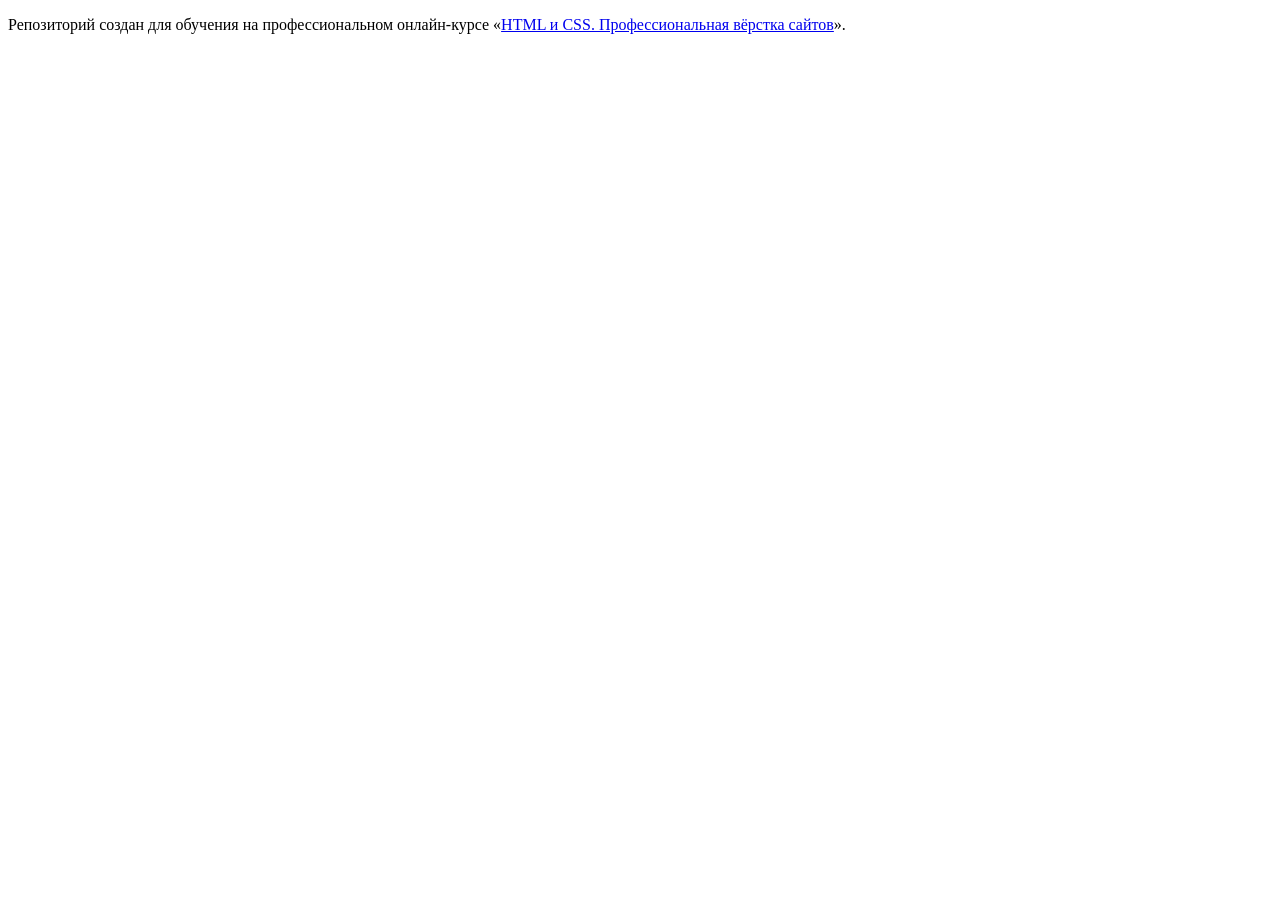
==== index.html @ bdb88110 ":hatching_chick:" ====
<!DOCTYPE html>
<html lang="ru">
  <head>
    <meta charset="utf-8">
    <title>HTML Academy: Седона</title>
  </head>
  <body>

    <p>Репозиторий создан для обучения на профессиональном онлайн‑курсе «<a href="https://htmlacademy.ru/intensive/htmlcss">HTML и CSS. Профессиональная вёрстка сайтов</a>».</p>

  </body>
</html>
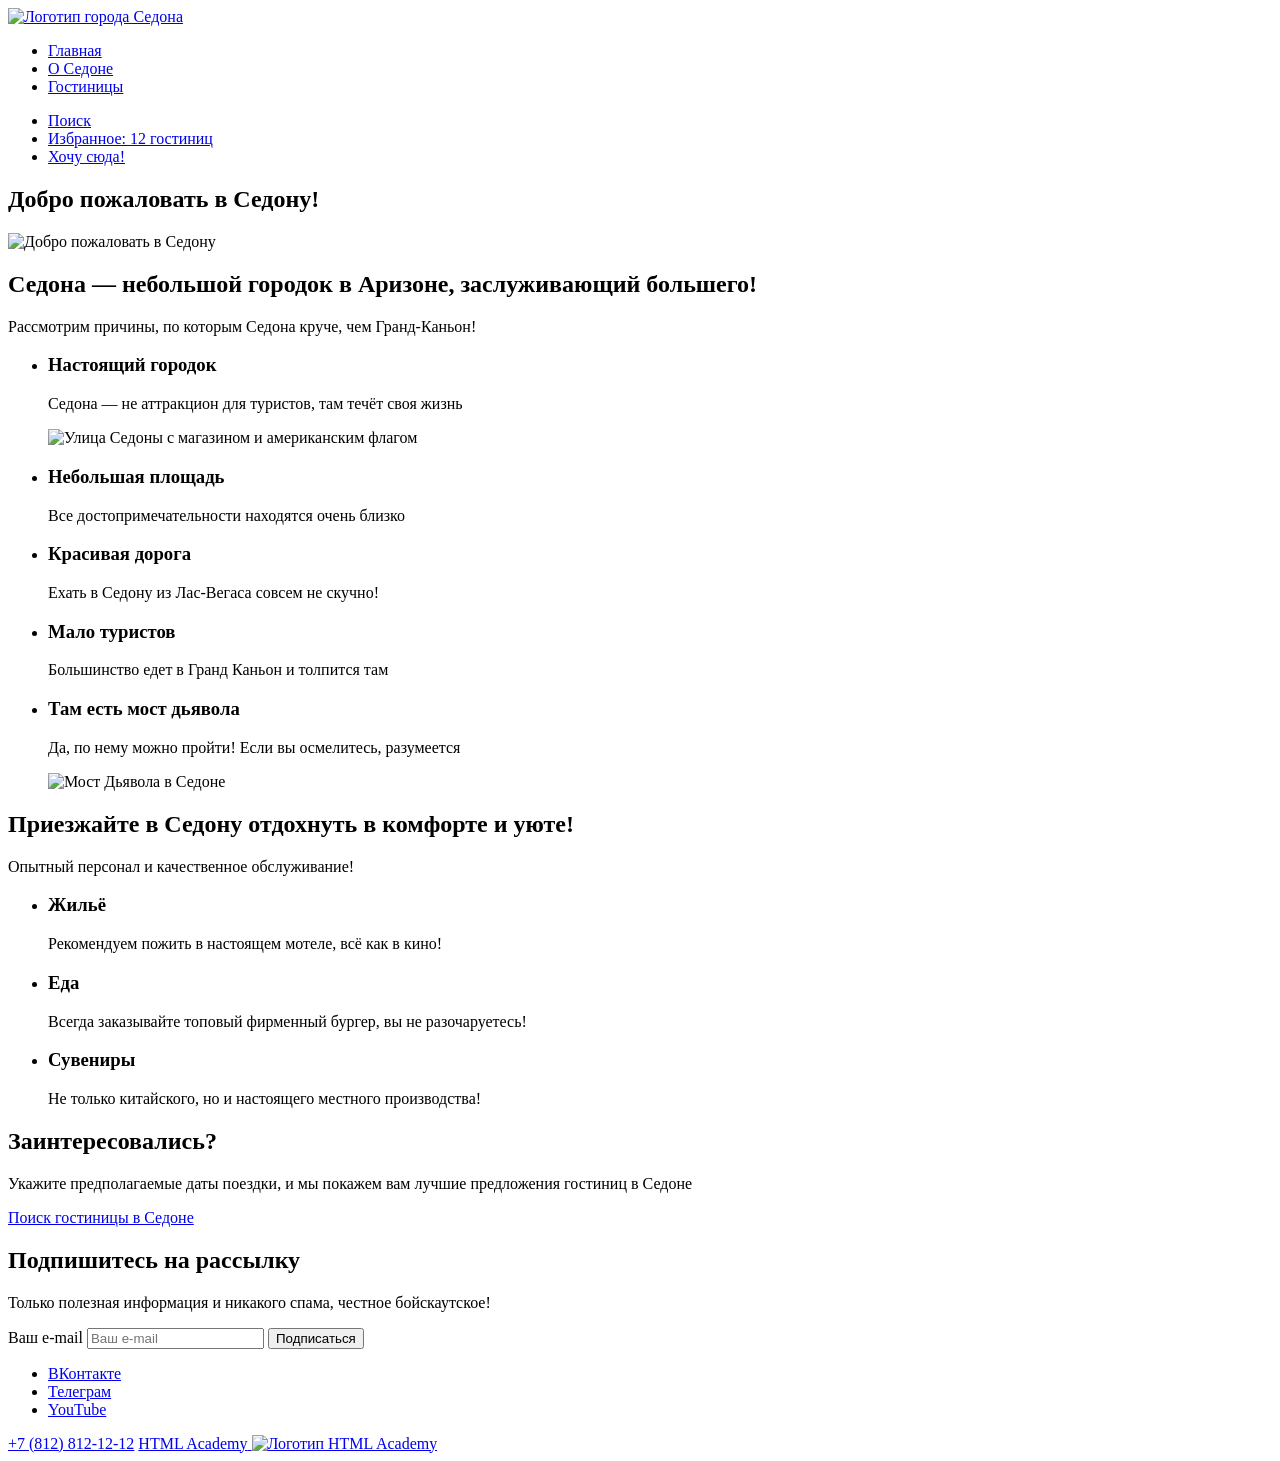
==== commit 9714f51b: "Выполняет разметку всех страниц" ====
--- a/index.html
+++ b/index.html
@@ -2,11 +2,140 @@
 <html lang="ru">
   <head>
     <meta charset="utf-8">
-    <title>HTML Academy: Седона</title>
+    <meta name="viewport" content="width=device-width, initial-scale=1">
+    <title>Седона — небольшой городок в Аризоне</title>
   </head>
   <body>
+    <div class="page-wrapper">
+      <header class="page-header">
+        <a class="page-header__logo" href="index.html">
+          <img src="#" alt="Логотип города Седона">
+        </a>
+        <nav class="navigation" aria-label="Главная навигация">
+          <ul class="navigation__list">
+            <li class="navigation__item">
+              <a class="navigation__link navigation__link--current" href="index.html" aria-current="page">Главная</a>
+            </li>
+            <li class="navigation__item">
+              <a class="navigation__link" href="#">О Седоне</a>
+            </li>
+            <li class="navigation__item">
+              <a class="navigation__link" href="catalog.html">Гостиницы</a>
+            </li>
+          </ul>
+          <ul class="navigation__user-list">
+            <li class="navigation__user-item">
+              <a class="navigation__user-link" href="#"><span class="visually-hidden">Поиск</span></a>
+            </li>
+            <li class="navigation__user-item">
+              <a class="navigation__user-link" href="#"><span class="visually-hidden">Избранное: 12 гостиниц</span></a>
+            </li>
+            <li class="navigation__user-item">
+              <a class="navigation__user-link button" href="catalog.html">Хочу сюда!</a>
+            </li>
+          </ul>
+        </nav>
+      </header>
 
-    <p>Репозиторий создан для обучения на профессиональном онлайн‑курсе «<a href="https://htmlacademy.ru/intensive/htmlcss">HTML и CSS. Профессиональная вёрстка сайтов</a>».</p>
+      <main class="main-container">
+        <section class="hero">
+          <h1 class="visually-hidden">Добро пожаловать в Седону!</h1>
+          <img class="hero__image" src="#" width="458" height="352" alt="Добро пожаловать в Седону">
+        </section>
 
+        <section class="advantages">
+          <div class="advantages__intro">
+            <h2 class="advantages__title">Седона — небольшой городок в Аризоне, заслуживающий большего!</h2>
+            <p class="advantages__description">Рассмотрим причины, по которым Седона круче, чем Гранд-Каньон!</p>
+          </div>
+
+          <ul class="advantages__list">
+            <li class="advantages__item advantages__item--accent">
+              <div class="advantages__item-content">
+                <h3 class="advantages__subtitle">Настоящий городок</h3>
+                <p class="advantages__description">Седона&nbsp;&mdash; не&nbsp;аттракцион для туристов, там течёт своя жизнь</p>
+              </div>
+              <img class="advantages__image" src="#" width="800" height="385" alt="Улица Седоны с магазином и американским флагом">
+            </li>
+            <li class="advantages__item">
+              <h3 class="advantages__subtitle">Небольшая площадь</h3>
+              <p class="advantages__description">Все достопримечательности находятся очень близко</p>
+            </li>
+            <li class="advantages__item">
+              <h3 class="advantages__subtitle">Красивая дорога</h3>
+              <p class="advantages__description">Ехать в&nbsp;Седону из&nbsp;Лас-Вегаса совсем не&nbsp;скучно!</p>
+            </li>
+            <li class="advantages__item">
+              <h3 class="advantages__subtitle">Мало туристов</h3>
+              <p class="advantages__description">Большинство едет в&nbsp;Гранд Каньон и&nbsp;толпится там</p>
+            </li>
+            <li class="advantages__item advantages__item--accent">
+              <div class="advantages__item-content">
+                <h3 class="advantages__subtitle">Там есть мост дьявола</h3>
+                <p class="advantages__description">Да, по&nbsp;нему можно пройти! Если вы&nbsp;осмелитесь, разумеется</p>
+              </div>
+              <img class="advantages__image" src="#" width="800" height="385" alt="Мост Дьявола в Седоне">
+            </li>
+          </ul>
+        </section>
+
+        <section class="services">
+          <div class="services__intro">
+            <h2 class="services__title">Приезжайте в Седону отдохнуть в комфорте и уюте!</h2>
+            <p class="services__description">Опытный персонал и качественное обслуживание!</p>
+          </div>
+
+          <ul class="services__list">
+            <li class="services__item">
+              <h3 class="services__subtitle services__subtitle--housing">Жильё</h3>
+              <p class="services__description">Рекомендуем пожить в&nbsp;настоящем мотеле, всё как в&nbsp;кино!</p>
+            </li>
+            <li class="services__item">
+              <h3 class="services__subtitle services__subtitle--food">Еда</h3>
+              <p class="services__description">Всегда заказывайте топовый фирменный бургер, вы&nbsp;не&nbsp;разочаруетесь!</p>
+            </li>
+            <li class="services__item">
+              <h3 class="services__subtitle services__subtitle--gift">Сувениры</h3>
+              <p class="services__description">Не&nbsp;только китайского, но&nbsp;и&nbsp;настоящего местного производства!</p>
+            </li>
+          </ul>
+        </section>
+
+        <section class="hotel-search">
+          <h2 class="hotel-search__title">Заинтересовались?</h2>
+          <p class="hotel-search__description">Укажите предполагаемые даты поездки, и мы покажем вам лучшие предложения гостиниц в Седоне</p>
+          <a class="hotel-search__button button" href="catalog.html">Поиск гостиницы в Седоне</a>
+        </section>
+
+        <section class="newsletter newsletter--accent">
+          <h2 class="newsletter__title">Подпишитесь на рассылку</h2>
+          <p class="newsletter__description">Только полезная информация и никакого спама, честное бойскаутское!</p>
+          <form class="newsletter__form" action="https://echo.htmlacademy.ru/" method="post">
+            <label class="visually-hidden" for="newsletter-email">Ваш e-mail</label>
+            <input class="newsletter__email-input" id="newsletter-email" type="email" name="email" placeholder="Ваш e-mail" required>
+            <button class="newsletter__button button" type="submit">Подписаться</button>
+          </form>
+        </section>
+      </main>
+
+      <footer class="page-footer">
+        <ul class="page-footer__social social">
+          <li class="social__item">
+            <a class="social__link" href="https://vk.com/htmlacademy"><span class="visually-hidden">ВКонтакте</span></a>
+          </li>
+          <li class="social__item">
+            <a class="social__link" href="https://t.me/htmlacademy"><span class="visually-hidden">Телеграм</span></a>
+          </li>
+          <li class="social__item">
+            <a class="social__link" href="https://www.youtube.com/user/htmlacademyru"><span class="visually-hidden">YouTube</span></a>
+          </li>
+        </ul>
+        <a class="page-footer__phone" href="tel:+78128121212">+7 (812) 812-12-12</a>
+        <a class="page-footer__academy" href="https://htmlacademy.ru/intensive/htmlcss">
+          <span class="visually-hidden">HTML Academy</span>
+          <img src="#" alt="Логотип HTML Academy">
+        </a>
+      </footer>
+    </div>
   </body>
 </html>
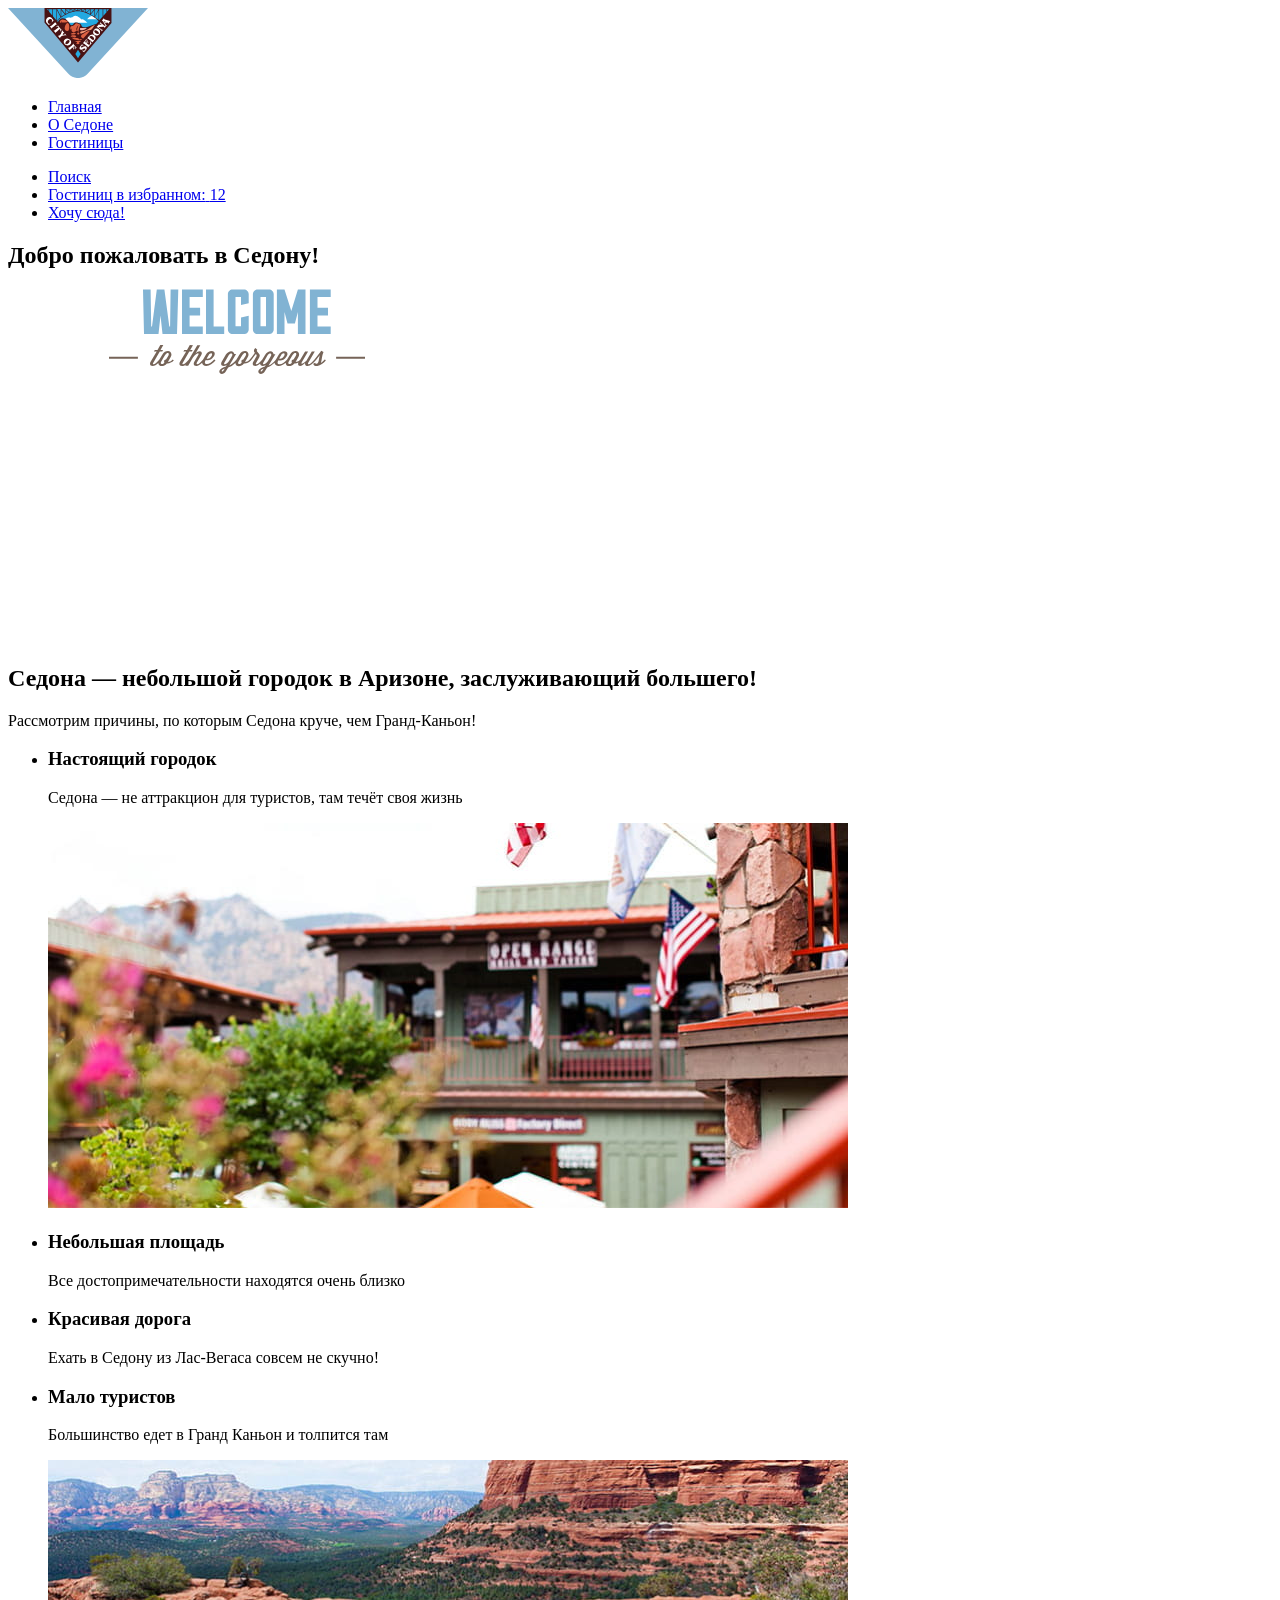
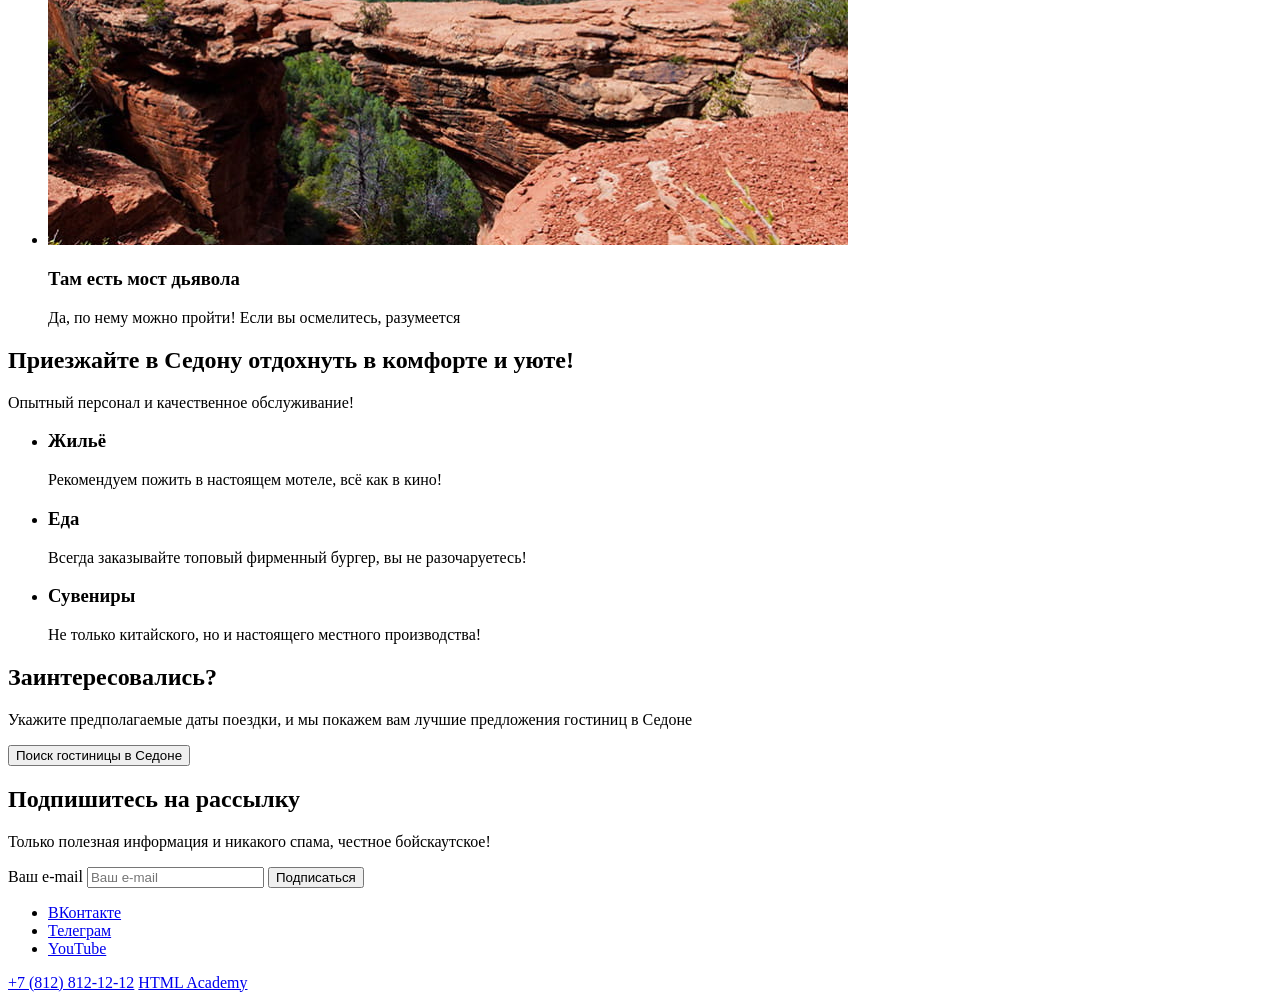
==== commit 476c8eb6: "Добавляет графику для всех страниц" ====
--- a/index.html
+++ b/index.html
@@ -9,7 +9,7 @@
     <div class="page-wrapper">
       <header class="page-header">
         <a class="page-header__logo" href="index.html">
-          <img src="#" alt="Логотип города Седона">
+          <img src="images/logo.svg" width="140" height="70" alt="Логотип города Седона">
         </a>
         <nav class="navigation" aria-label="Главная навигация">
           <ul class="navigation__list">
@@ -25,10 +25,15 @@
           </ul>
           <ul class="navigation__user-list">
             <li class="navigation__user-item">
-              <a class="navigation__user-link" href="#"><span class="visually-hidden">Поиск</span></a>
+              <a class="navigation__user-link" href="#">
+                <span class="visually-hidden">Поиск</span>
+              </a>
             </li>
             <li class="navigation__user-item">
-              <a class="navigation__user-link" href="#"><span class="visually-hidden">Избранное: 12 гостиниц</span></a>
+              <a class="navigation__user-link favorites" href="#">
+                <span class="visually-hidden">Гостиниц в избранном:</span>
+                <span class="favorites__count">12</span>
+              </a>
             </li>
             <li class="navigation__user-item">
               <a class="navigation__user-link button" href="catalog.html">Хочу сюда!</a>
@@ -40,7 +45,7 @@
       <main class="main-container">
         <section class="hero">
           <h1 class="visually-hidden">Добро пожаловать в Седону!</h1>
-          <img class="hero__image" src="#" width="458" height="352" alt="Добро пожаловать в Седону">
+          <img class="hero__image" src="images/welcome.svg" width="458" height="352" alt="Welcome to the gorgeous Sedona, because the Grand Canyon sucks!">
         </section>
 
         <section class="advantages">
@@ -55,7 +60,7 @@
                 <h3 class="advantages__subtitle">Настоящий городок</h3>
                 <p class="advantages__description">Седона&nbsp;&mdash; не&nbsp;аттракцион для туристов, там течёт своя жизнь</p>
               </div>
-              <img class="advantages__image" src="#" width="800" height="385" alt="Улица Седоны с магазином и американским флагом">
+              <img class="advantages__image" src="images/advantage-1.jpg" width="800" height="385" alt="Улица Седоны с магазином и американским флагом">
             </li>
             <li class="advantages__item">
               <h3 class="advantages__subtitle">Небольшая площадь</h3>
@@ -70,11 +75,11 @@
               <p class="advantages__description">Большинство едет в&nbsp;Гранд Каньон и&nbsp;толпится там</p>
             </li>
             <li class="advantages__item advantages__item--accent">
+              <img class="advantages__image" src="images/advantage-2.jpg" width="800" height="385" alt="Мост Дьявола в Седоне">
               <div class="advantages__item-content">
                 <h3 class="advantages__subtitle">Там есть мост дьявола</h3>
                 <p class="advantages__description">Да, по&nbsp;нему можно пройти! Если вы&nbsp;осмелитесь, разумеется</p>
               </div>
-              <img class="advantages__image" src="#" width="800" height="385" alt="Мост Дьявола в Седоне">
             </li>
           </ul>
         </section>
@@ -104,7 +109,7 @@
         <section class="hotel-search">
           <h2 class="hotel-search__title">Заинтересовались?</h2>
           <p class="hotel-search__description">Укажите предполагаемые даты поездки, и мы покажем вам лучшие предложения гостиниц в Седоне</p>
-          <a class="hotel-search__button button" href="catalog.html">Поиск гостиницы в Седоне</a>
+          <button class="hotel-search__button button" type="button">Поиск гостиницы в Седоне</button>
         </section>
 
         <section class="newsletter newsletter--accent">
@@ -121,19 +126,24 @@
       <footer class="page-footer">
         <ul class="page-footer__social social">
           <li class="social__item">
-            <a class="social__link" href="https://vk.com/htmlacademy"><span class="visually-hidden">ВКонтакте</span></a>
+            <a class="social__link" href="https://vk.com/htmlacademy">
+              <span class="visually-hidden">ВКонтакте</span>
+            </a>
           </li>
           <li class="social__item">
-            <a class="social__link" href="https://t.me/htmlacademy"><span class="visually-hidden">Телеграм</span></a>
+            <a class="social__link" href="https://t.me/htmlacademy">
+              <span class="visually-hidden">Телеграм</span>
+            </a>
           </li>
           <li class="social__item">
-            <a class="social__link" href="https://www.youtube.com/user/htmlacademyru"><span class="visually-hidden">YouTube</span></a>
+            <a class="social__link" href="https://www.youtube.com/user/htmlacademyru">
+              <span class="visually-hidden">YouTube</span>
+            </a>
           </li>
         </ul>
         <a class="page-footer__phone" href="tel:+78128121212">+7 (812) 812-12-12</a>
         <a class="page-footer__academy" href="https://htmlacademy.ru/intensive/htmlcss">
           <span class="visually-hidden">HTML Academy</span>
-          <img src="#" alt="Логотип HTML Academy">
         </a>
       </footer>
     </div>
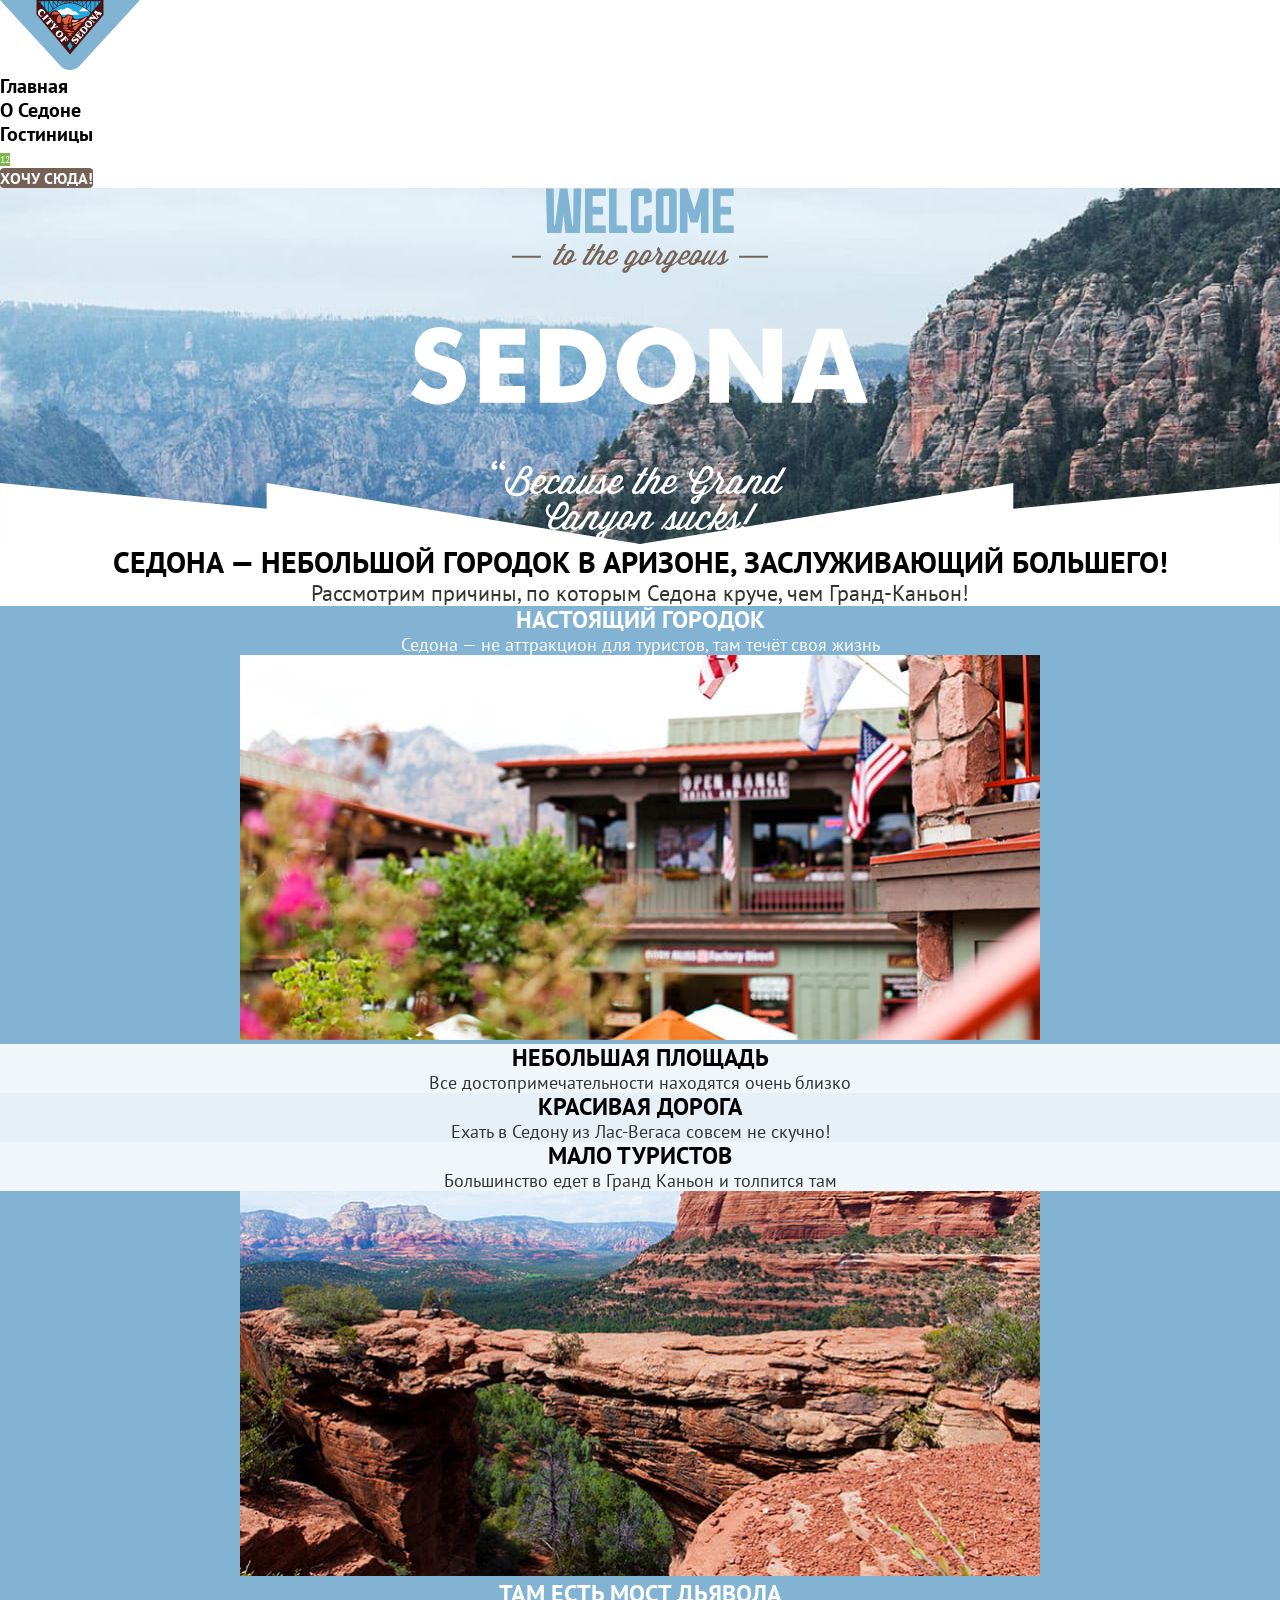
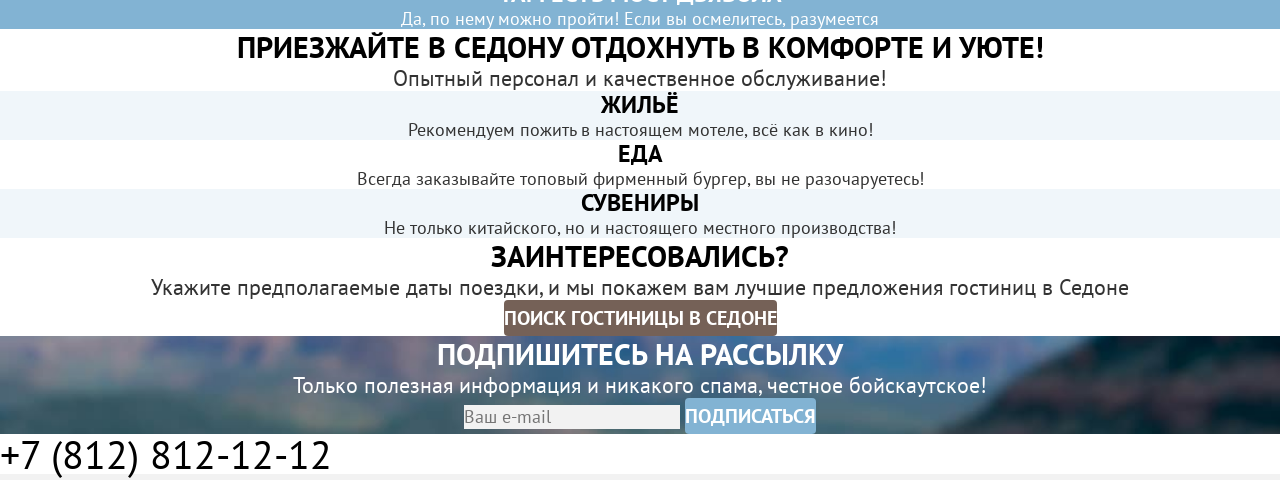
==== commit d35bc259: "Выполняет базовую стилизацию всех страниц" ====
--- a/index.html
+++ b/index.html
@@ -4,6 +4,7 @@
     <meta charset="utf-8">
     <meta name="viewport" content="width=device-width, initial-scale=1">
     <title>Седона — небольшой городок в Аризоне</title>
+    <link rel="stylesheet" href="styles/styles.css">
   </head>
   <body>
     <div class="page-wrapper">
@@ -36,7 +37,7 @@
               </a>
             </li>
             <li class="navigation__user-item">
-              <a class="navigation__user-link button" href="catalog.html">Хочу сюда!</a>
+              <a class="navigation__user-link button button--primary" href="catalog.html">Хочу сюда!</a>
             </li>
           </ul>
         </nav>
@@ -51,7 +52,7 @@
         <section class="advantages">
           <div class="advantages__intro">
             <h2 class="advantages__title">Седона — небольшой городок в Аризоне, заслуживающий большего!</h2>
-            <p class="advantages__description">Рассмотрим причины, по которым Седона круче, чем Гранд-Каньон!</p>
+            <p class="advantages__main-description">Рассмотрим причины, по которым Седона круче, чем Гранд-Каньон!</p>
           </div>
 
           <ul class="advantages__list">
@@ -87,7 +88,7 @@
         <section class="services">
           <div class="services__intro">
             <h2 class="services__title">Приезжайте в Седону отдохнуть в комфорте и уюте!</h2>
-            <p class="services__description">Опытный персонал и качественное обслуживание!</p>
+            <p class="services__main-description">Опытный персонал и качественное обслуживание!</p>
           </div>
 
           <ul class="services__list">
@@ -109,7 +110,7 @@
         <section class="hotel-search">
           <h2 class="hotel-search__title">Заинтересовались?</h2>
           <p class="hotel-search__description">Укажите предполагаемые даты поездки, и мы покажем вам лучшие предложения гостиниц в Седоне</p>
-          <button class="hotel-search__button button" type="button">Поиск гостиницы в Седоне</button>
+          <button class="hotel-search__button button button--primary" type="button">Поиск гостиницы в Седоне</button>
         </section>
 
         <section class="newsletter newsletter--accent">
@@ -118,7 +119,7 @@
           <form class="newsletter__form" action="https://echo.htmlacademy.ru/" method="post">
             <label class="visually-hidden" for="newsletter-email">Ваш e-mail</label>
             <input class="newsletter__email-input" id="newsletter-email" type="email" name="email" placeholder="Ваш e-mail" required>
-            <button class="newsletter__button button" type="submit">Подписаться</button>
+            <button class="newsletter__button button button--secondary" type="submit">Подписаться</button>
           </form>
         </section>
       </main>
@@ -126,17 +127,17 @@
       <footer class="page-footer">
         <ul class="page-footer__social social">
           <li class="social__item">
-            <a class="social__link" href="https://vk.com/htmlacademy">
+            <a class="social__link social__link--vkontakte" href="https://vk.com/htmlacademy">
               <span class="visually-hidden">ВКонтакте</span>
             </a>
           </li>
           <li class="social__item">
-            <a class="social__link" href="https://t.me/htmlacademy">
+            <a class="social__link social__link--telegram" href="https://t.me/htmlacademy">
               <span class="visually-hidden">Телеграм</span>
             </a>
           </li>
           <li class="social__item">
-            <a class="social__link" href="https://www.youtube.com/user/htmlacademyru">
+            <a class="social__link social__link--youtube" href="https://www.youtube.com/user/htmlacademyru">
               <span class="visually-hidden">YouTube</span>
             </a>
           </li>
--- a/styles/styles.css
+++ b/styles/styles.css
@@ -0,0 +1,584 @@
+@font-face {
+  font-family: "PT Sans";
+  font-style: normal;
+  font-weight: 400;
+  src: url("../fonts/ptsans-400.woff2") format("woff2");
+  font-display: swap;
+}
+
+@font-face {
+  font-family: "PT Sans";
+  font-style: normal;
+  font-weight: 700;
+  src: url("../fonts/ptsans-700.woff2") format("woff2");
+  font-display: swap;
+}
+
+.visually-hidden {
+  position: absolute;
+  width: 1px;
+  height: 1px;
+  margin: -1px;
+  border: 0;
+  padding: 0;
+  white-space: nowrap;
+  clip-path: inset(100%);
+  clip: rect(0 0 0 0);
+  overflow: hidden;
+}
+
+body {
+  margin: 0;
+  font-size: 18px;
+  line-height: 21px;
+  font-family: "PT Sans", Arial, sans-serif;
+  color: #000000;
+  background-color: #f2f2f2;
+}
+
+.page-wrapper {
+  background: #ffffff;
+}
+
+.button {
+  padding: 0;
+  font-weight: 700;
+  font-size: 16px;
+  line-height: 20px;
+  font-family: inherit;
+  text-align: center;
+  color: #ffffff;
+  text-transform: uppercase;
+  text-decoration: none;
+  border: none;
+  border-radius: 4px;
+  cursor: pointer;
+}
+
+.button--primary {
+  background-color: #756157;
+}
+
+.button--secondary {
+  background-color: #82b3d3;
+}
+
+.button--favorite {
+  background-color: #7db54f;
+}
+
+.button--reset {
+  background-color: transparent;
+}
+
+/* Шапка и навигация */
+
+.page-wrapper {}
+
+.page-header {}
+
+.page-header__logo {}
+
+.navigation {}
+
+.navigation__list {
+  margin: 0;
+  padding: 0;
+  list-style: none;
+}
+
+.navigation__item {}
+
+.navigation__link {
+  font-weight: 700;
+  font-size: 20px;
+  line-height: 24px;
+  color: inherit;
+  text-decoration: none;
+}
+
+.navigation__link--current {}
+
+.navigation__user-list {
+  margin: 0;
+  padding: 0;
+  list-style: none;
+}
+
+.navigation__user-item {}
+
+.navigation__user-link {
+  text-decoration: none;
+}
+
+.favorites {}
+
+.favorites__count {
+  font-size: 10px;
+  line-height: 10px;
+  color: #ffffff;
+  background-color: #7db54f;
+}
+
+
+/* Главная */
+
+.main-container {}
+
+.hero {
+  position: relative;
+  text-align: center;
+  background-color: #82a0d3;
+  background-image:
+    url("../images/hero-devider.svg"),
+    url("../images/hero-background.jpg");
+  background-repeat: no-repeat;
+  background-size:
+    100% auto,
+    cover;
+  background-position:
+    center bottom,
+    center top;
+}
+
+.hero__image {}
+
+.advantages {
+  text-align: center;
+}
+
+.advantages__intro {}
+
+.advantages__title {
+  margin: 0;
+  font-weight: 700;
+  font-size: 30px;
+  line-height: 36px;
+  text-transform: uppercase;
+}
+
+.advantages__main-description {
+  margin: 0;
+  font-size: 22px;
+  line-height: 26px;
+  color: #333333;
+}
+
+.advantages__list {
+  margin: 0;
+  padding: 0;
+  list-style: none;
+}
+
+.advantages__item {
+  text-align: center;
+  background-color: rgba(131, 179, 211, 0.12);
+}
+.advantages__item:nth-child(odd) {
+  background-color: rgba(131, 179, 211, 0.2);
+}
+
+.advantages__item.advantages__item--accent {
+  color: #ffffff;
+  background-color: #82b3d3;
+}
+
+.advantages__item-content {}
+
+.advantages__subtitle {
+  margin: 0;
+  font-weight: 700;
+  font-size: 24px;
+  line-height: 28px;
+  text-transform: uppercase;
+}
+
+.advantages__item--accent .advantages__subtitle {
+  color: inherit;
+}
+
+.advantages__description {
+  margin: 0;
+  font-size: 18px;
+  line-height: 21px;
+  color: #333333;
+}
+
+.advantages__item--accent .advantages__description {
+  color: inherit;
+}
+
+.advantages__image {}
+
+.services {}
+
+.services__intro {}
+
+.services__title {
+  margin: 0;
+  font-weight: 700;
+  font-size: 30px;
+  line-height: 36px;
+  text-transform: uppercase;
+  text-align: center;
+}
+
+.services__main-description {
+  margin: 0;
+  font-size: 22px;
+  line-height: 26px;
+  text-align: center;
+  color: #333333;
+}
+
+.services__list {
+  margin: 0;
+  padding: 0;
+  list-style: none;
+}
+
+.services__item {
+  text-align: center;
+}
+
+.services__item:nth-child(odd) {
+  background-color: rgba(131, 179, 211, 0.12);
+}
+
+.services__description {
+  margin: 0;
+  font-size: 18px;
+  line-height: 21px;
+  text-align: center;
+  color: #333333;
+}
+
+.services__subtitle {
+  margin: 0;
+  font-weight: 700;
+  font-size: 24px;
+  line-height: 28px;
+  text-transform: uppercase;
+}
+
+.services__subtitle--housing {}
+
+.services__subtitle--food {}
+
+.services__subtitle--gift {}
+
+.hotel-search {
+  text-align: center;
+}
+
+.hotel-search__title {
+  margin: 0;
+  font-weight: 700;
+  font-size: 30px;
+  line-height: 36px;
+  text-transform: uppercase;
+}
+
+.hotel-search__description {
+  margin: 0;
+  font-size: 22px;
+  line-height: 26px;
+  color: #333333;
+}
+
+.hotel-search__button {
+  font-size: 20px;
+  line-height: 36px;
+}
+
+.newsletter {
+  text-align: center;
+
+}
+
+.newsletter--accent {
+  color: #ffffff;
+  background-color: #323b40;
+  background-image: url(../images/subscribe-background.jpg);
+  background-size: cover;
+  background-repeat: no-repeat;
+  background-position: center center;
+}
+
+.newsletter__title {
+  margin: 0;
+  font-weight: 700;
+  font-size: 30px;
+  line-height: 36px;
+  text-transform: uppercase;
+}
+
+.newsletter__description {
+  margin: 0;
+  font-size: 22px;
+  line-height: 26px;
+  color: #333333;
+}
+
+.newsletter--accent .newsletter__description {
+  color: inherit;
+}
+
+.newsletter__form {}
+
+.newsletter__email-input {
+  padding: 0;
+  font-family: inherit;
+  font-weight: 400;
+  font-size: 18px;
+  line-height: 24px;
+  color: rgba(0, 0, 0, 0.6);
+  background-color: #f2f2f2;
+  border: none;
+}
+
+.newsletter__button {
+  font-size: 20px;
+  line-height: 36px;
+}
+
+.page-footer {}
+
+.page-footer__social {}
+
+.social {
+  margin: 0;
+  padding: 0;
+  list-style: none;
+}
+
+.social__item {}
+
+.social__link {}
+
+.page-footer__phone {
+  font-weight: 400;
+  font-size: 40px;
+  line-height: 40px;
+  text-transform: uppercase;
+  color: inherit;
+  text-decoration: none;
+}
+
+.page-footer__academy {}
+
+/*
+.page-footer__academy::after {
+  content: "";
+  display: inline-block;
+  width: 115px;
+  height: 33px;
+  background-color: #000000;
+  mask-image: url("../images/html-academy.svg");
+  mask-repeat: no-repeat;
+  mask-position: center;
+  mask-size: contain;
+  transition: all 0.2s ease;
+}
+
+.page-footer__academy:hover::after {
+  background-color: #756157;
+}
+*/
+
+/* Каталог: фильтр */
+
+.catalog-filter {
+  color: #ffffff;
+  background-color: #323b40;
+  background-image: url(../images/filter-background.jpg);
+  background-size: cover;
+  background-repeat: no-repeat;
+  background-position: center center;
+}
+
+.catalog-filter__title {
+  margin: 0;
+  font-size: 60px;
+  line-height: 78px;
+}
+
+.catalog-filter__breadcrumbs-nav {}
+
+.catalog-filter__breadcrumbs {
+  margin: 0;
+  padding: 0;
+  list-style: none;
+}
+
+.catalog-filter__breadcrumb-item {}
+
+.catalog-filter__breadcrumb-link {
+  font-size: 16px;
+  line-height: 21px;
+}
+
+.catalog-filter__breadcrumb-item--current {}
+
+.catalog-filter__form {}
+
+.catalog-filter__group {
+  margin: 0;
+  padding: 0;
+  border: none;
+}
+
+.catalog-filter__group--features {}
+
+.catalog-filter__group--type {}
+
+.catalog-filter__group--price {}
+
+.catalog-filter__legend {
+  font-weight: 700;
+  font-size: 20px;
+  line-height: 24px;
+}
+
+.catalog-filter__options {
+  margin: 0;
+  padding: 0;
+  list-style: none;
+}
+
+.catalog-filter__option {}
+
+.catalog-filter__label {
+  font-size: 18px;
+  line-height: 23px;
+}
+
+.catalog-filter__input {
+  margin: 0;
+  padding: 0;
+  font-weight: 700;
+  font-size: 18px;
+  line-height: 24px;
+  background-color: #f2f2f2;
+  border: none;
+}
+
+.catalog-filter__input--checkbox {}
+
+.catalog-filter__input--radio {}
+
+.catalog-filter__input--price {}
+
+.catalog-filter__range-slider {}
+
+.range-slider {}
+
+.range-slider__track {}
+
+.range-slider__progress {}
+
+.range-slider__control {}
+
+.range-slider__control--min {}
+
+.range-slider__control--max {}
+
+.catalog-filter__button {}
+
+
+/* Каталог: результаты */
+
+.catalog-results {}
+
+.catalog-results__title {
+  margin: 0;
+}
+
+.catalog-results__sort {}
+
+.catalog-results__view {}
+
+.view {}
+
+.view__button {}
+
+.view__button--active {}
+
+.view__button--tile {}
+
+.view__button--card {}
+
+.view__button--list {}
+
+.catalog-results__list {
+  margin: 0;
+  padding: 0;
+  list-style: none;
+}
+
+.catalog-results__item {}
+
+.hotel-card {}
+
+.hotel-card__link {
+  color: inherit;
+  text-decoration: none;
+}
+
+.hotel-card__image {}
+
+.hotel-card__title {
+  margin: 0;
+  font-size: 24px;
+  line-height: 28px;
+}
+
+.hotel-card__type {
+  margin: 0;
+}
+
+.hotel-card__price {
+  margin: 0;
+}
+
+.hotel-card__details {}
+
+.hotel-card__favorite {}
+
+.hotel-card__favorite--selected {}
+
+.hotel-card__stars {}
+
+.hotel-card__rating {
+  margin: 0;
+}
+
+.catalog-results__pagination {}
+
+.pagination {}
+
+.pagination__list {
+  margin: 0;
+  padding: 0;
+  list-style: none;
+}
+
+.pagination__item {}
+
+.pagination__link {
+  font-weight: 700;
+  font-size: 20px;
+  line-height: 36px;
+  text-align: center;
+  text-transform: uppercase;
+  color: #ffffff;
+  background-color: #82b3d3;
+  text-decoration: none;
+}
+
+.pagination__link--current {
+  color: #000000;
+  background-color: #f2f2f2;
+}
+
+.pagination__ellipsis {}
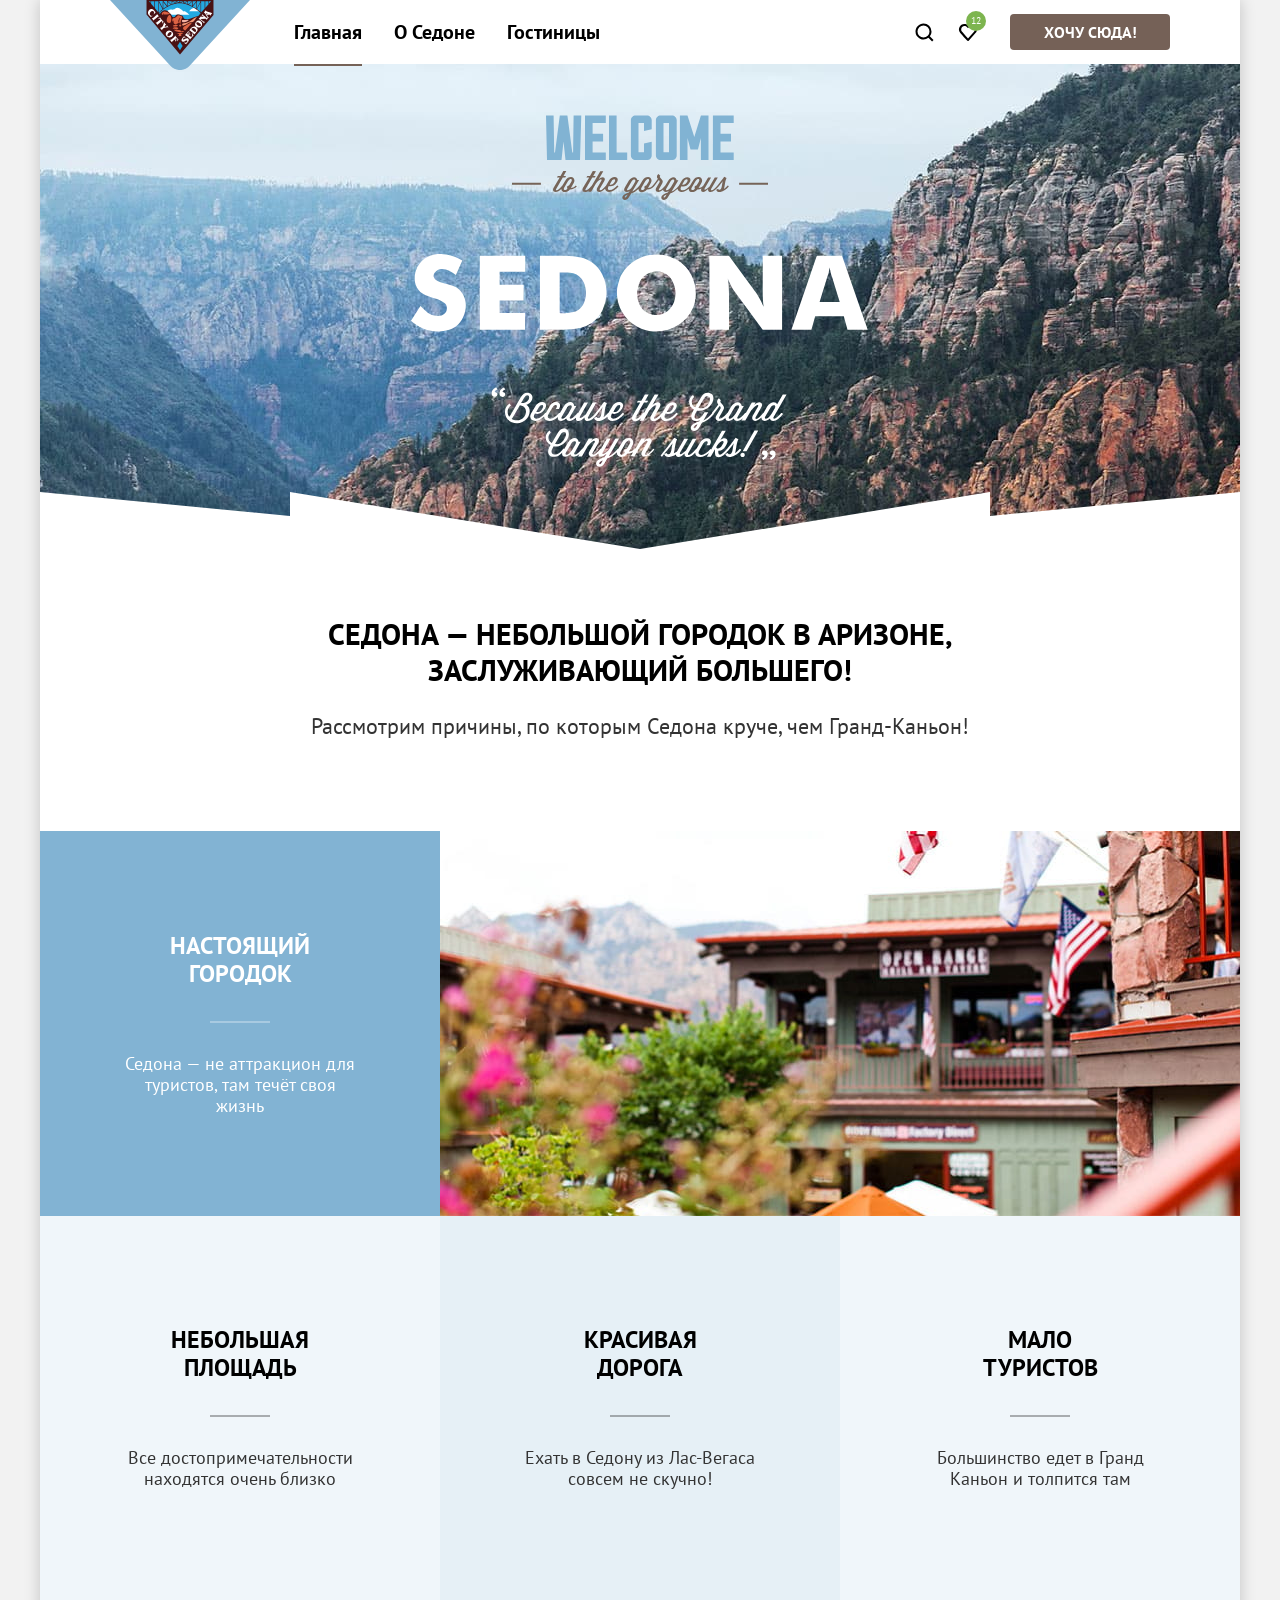
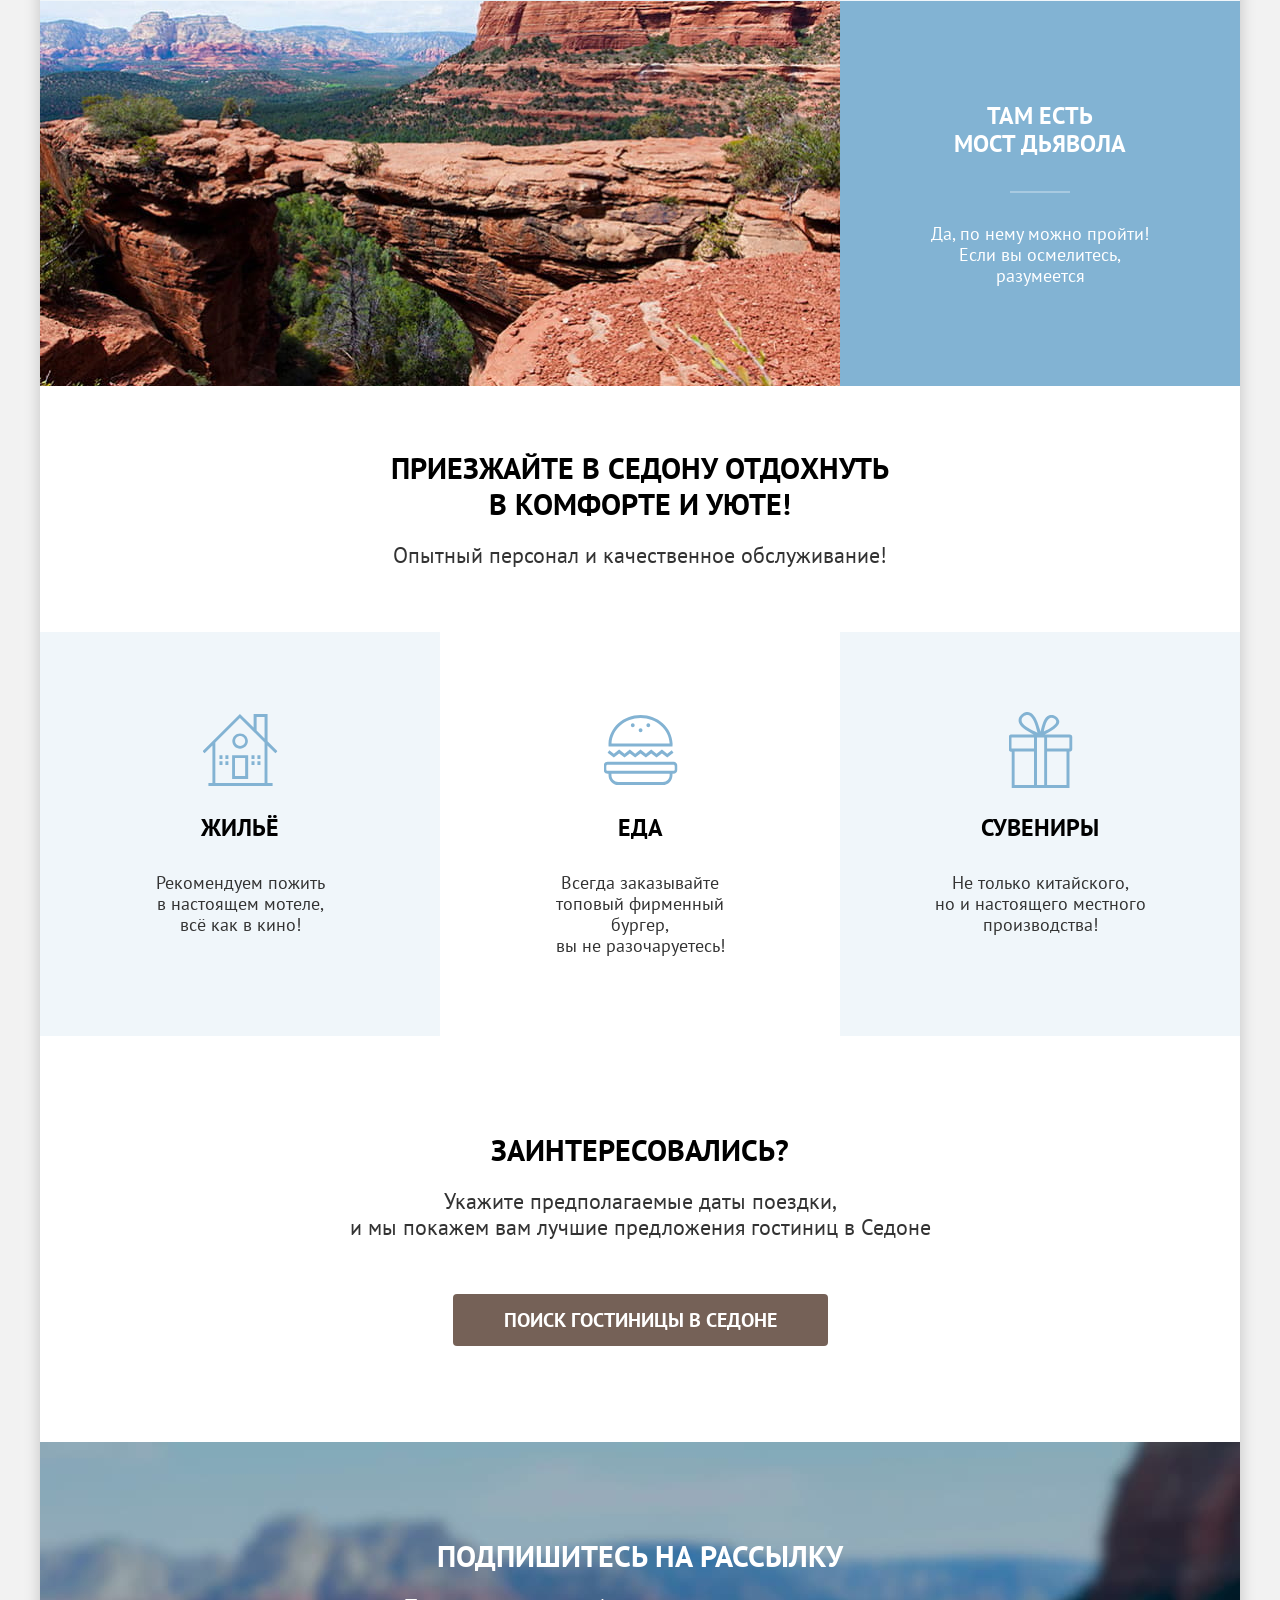
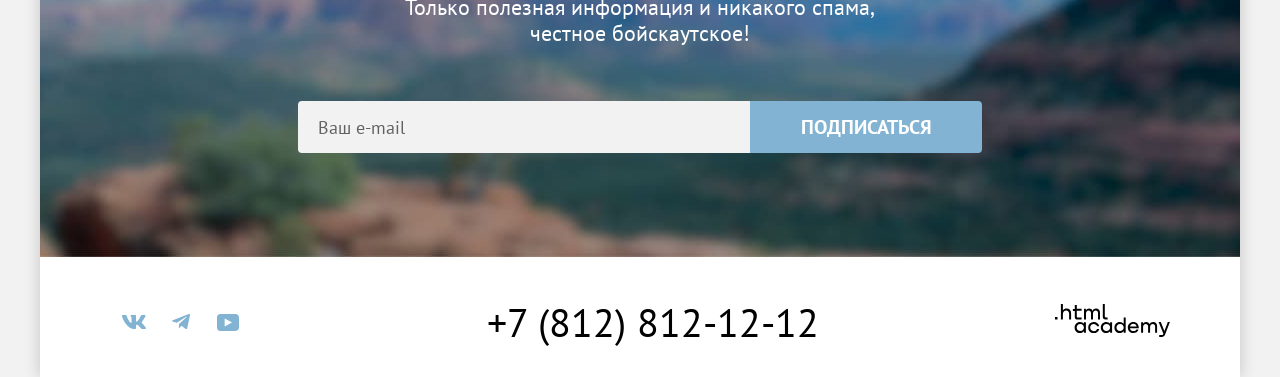
==== commit b933fc25: "Выполняет вёрстку и стилизацию index.html" ====
--- a/index.html
+++ b/index.html
@@ -26,18 +26,18 @@
           </ul>
           <ul class="navigation__user-list">
             <li class="navigation__user-item">
-              <a class="navigation__user-link" href="#">
+              <a class="navigation__user-link navigation__user-link--search" href="#">
                 <span class="visually-hidden">Поиск</span>
               </a>
             </li>
             <li class="navigation__user-item">
-              <a class="navigation__user-link favorites" href="#">
+              <a class="navigation__user-link navigation__user-link--favorites" href="#">
                 <span class="visually-hidden">Гостиниц в избранном:</span>
-                <span class="favorites__count">12</span>
+                <span class="navigation__user-link-count">12</span>
               </a>
             </li>
             <li class="navigation__user-item">
-              <a class="navigation__user-link button button--primary" href="catalog.html">Хочу сюда!</a>
+              <a class="navigation__user-button button button--primary" href="catalog.html">Хочу сюда!</a>
             </li>
           </ul>
         </nav>
@@ -46,7 +46,7 @@
       <main class="main-container">
         <section class="hero">
           <h1 class="visually-hidden">Добро пожаловать в Седону!</h1>
-          <img class="hero__image" src="images/welcome.svg" width="458" height="352" alt="Welcome to the gorgeous Sedona, because the Grand Canyon sucks!">
+          <img src="images/welcome.svg" width="458" height="352" alt="Welcome to the gorgeous Sedona, because the Grand Canyon sucks!">
         </section>
 
         <section class="advantages">
@@ -94,11 +94,11 @@
           <ul class="services__list">
             <li class="services__item">
               <h3 class="services__subtitle services__subtitle--housing">Жильё</h3>
-              <p class="services__description">Рекомендуем пожить в&nbsp;настоящем мотеле, всё как в&nbsp;кино!</p>
+              <p class="services__description">Рекомендуем пожить<br> в&nbsp;настоящем мотеле,<br> всё как в&nbsp;кино!</p>
             </li>
             <li class="services__item">
               <h3 class="services__subtitle services__subtitle--food">Еда</h3>
-              <p class="services__description">Всегда заказывайте топовый фирменный бургер, вы&nbsp;не&nbsp;разочаруетесь!</p>
+              <p class="services__description">Всегда заказывайте<br> топовый фирменный бургер, вы&nbsp;не&nbsp;разочаруетесь!</p>
             </li>
             <li class="services__item">
               <h3 class="services__subtitle services__subtitle--gift">Сувениры</h3>
@@ -108,19 +108,23 @@
         </section>
 
         <section class="hotel-search">
-          <h2 class="hotel-search__title">Заинтересовались?</h2>
-          <p class="hotel-search__description">Укажите предполагаемые даты поездки, и мы покажем вам лучшие предложения гостиниц в Седоне</p>
-          <button class="hotel-search__button button button--primary" type="button">Поиск гостиницы в Седоне</button>
+          <div class="hotel-search__container">
+            <h2 class="hotel-search__title">Заинтересовались?</h2>
+            <p class="hotel-search__description">Укажите предполагаемые даты поездки,<br> и мы покажем вам лучшие предложения гостиниц в Седоне</p>
+            <button class="hotel-search__button button button--primary" type="button">Поиск гостиницы в Седоне</button>
+          </div>
         </section>
 
         <section class="newsletter newsletter--accent">
-          <h2 class="newsletter__title">Подпишитесь на рассылку</h2>
-          <p class="newsletter__description">Только полезная информация и никакого спама, честное бойскаутское!</p>
-          <form class="newsletter__form" action="https://echo.htmlacademy.ru/" method="post">
-            <label class="visually-hidden" for="newsletter-email">Ваш e-mail</label>
-            <input class="newsletter__email-input" id="newsletter-email" type="email" name="email" placeholder="Ваш e-mail" required>
-            <button class="newsletter__button button button--secondary" type="submit">Подписаться</button>
-          </form>
+          <div class="newsletter__container">
+            <h2 class="newsletter__title">Подпишитесь на рассылку</h2>
+            <p class="newsletter__description">Только полезная информация и никакого спама,<br> честное бойскаутское!</p>
+            <form class="newsletter__form" action="https://echo.htmlacademy.ru/" method="post">
+              <label class="visually-hidden" for="newsletter-email">Ваш e-mail</label>
+              <input class="newsletter__email-input" id="newsletter-email" type="email" name="email" placeholder="Ваш e-mail" required>
+              <button class="newsletter__button button button--secondary" type="submit">Подписаться</button>
+            </form>
+          </div>
         </section>
       </main>
 
@@ -128,22 +132,36 @@
         <ul class="page-footer__social social">
           <li class="social__item">
             <a class="social__link social__link--vkontakte" href="https://vk.com/htmlacademy">
+              <svg class="social__icon social__icon--vkontakte" aria-hidden="true" focusable="false" xmlns="http://www.w3.org/2000/svg" width="24" height="14" fill="currentColor" viewBox="0 0 24 14">
+                <path fill-rule="evenodd" d="M23.45.95c.17-.55 0-.95-.8-.95h-2.62c-.67 0-.98.35-1.14.73 0 0-1.34 3.2-3.23 5.27-.61.6-.89.8-1.22.8-.17 0-.42-.2-.42-.74V.95c0-.66-.18-.95-.74-.95H9.15c-.42 0-.67.3-.67.6 0 .61.95.76 1.05 2.5v3.8c0 .84-.16.99-.5.99-.88 0-3.05-3.21-4.33-6.89-.25-.71-.5-1-1.17-1H.9C.15 0 0 .35 0 .73c0 .68.89 4.07 4.14 8.55C6.32 12.34 9.38 14 12.16 14c1.67 0 1.88-.37 1.88-1v-2.32c0-.73.16-.88.69-.88.38 0 1.05.2 2.61 1.67C19.11 13.22 19.4 14 20.41 14h2.62c.75 0 1.13-.37.91-1.1-.24-.72-1.09-1.77-2.21-3.02-.62-.7-1.53-1.47-1.81-1.86-.4-.49-.28-.7 0-1.14 0 0 3.2-4.43 3.53-5.93" clip-rule="evenodd"/>
+              </svg>
               <span class="visually-hidden">ВКонтакте</span>
             </a>
           </li>
           <li class="social__item">
             <a class="social__link social__link--telegram" href="https://t.me/htmlacademy">
+              <svg class="social__icon social__icon--telegram" aria-hidden="true" focusable="false" xmlns="http://www.w3.org/2000/svg" width="18" height="16" fill="currentColor" viewBox="0 0 18 16">
+                <path d="M16.79.1.84 6.25c-1.09.43-1.08 1.04-.2 1.31l4.1 1.28 9.47-5.98c.44-.27.85-.12.52.18L7.05 9.96l-.28 4.22c.41 0 .6-.19.83-.41l1.99-1.93 4.13 3.05c.77.42 1.31.2 1.5-.7l2.72-12.8c.28-1.12-.43-1.62-1.16-1.3"/>
+              </svg>
               <span class="visually-hidden">Телеграм</span>
             </a>
           </li>
           <li class="social__item">
             <a class="social__link social__link--youtube" href="https://www.youtube.com/user/htmlacademyru">
+              <svg class="social__icon social__icon--youtube" aria-hidden="true" focusable="false" xmlns="http://www.w3.org/2000/svg" width="22" height="17" fill="currentColor" viewBox="0 0 22 17">
+                <path d="M18.6 0H3.18C1.31 0 0 1.6 0 3.4v10.1C0 15.4 1.31 17 3.17 17h15.66c1.64 0 3.17-1.6 3.17-3.4V3.4C21.78 1.6 20.47 0 18.6 0M7.67 12.54V4.46L15 8.5z"/>
+              </svg>
               <span class="visually-hidden">YouTube</span>
             </a>
           </li>
         </ul>
-        <a class="page-footer__phone" href="tel:+78128121212">+7 (812) 812-12-12</a>
+        <div class="page-footer__contacts">
+          <a class="page-footer__phone" href="tel:+78128121212">+7 (812) 812-12-12</a>
+        </div>
         <a class="page-footer__academy" href="https://htmlacademy.ru/intensive/htmlcss">
+          <svg class="page-footer__academy-icon" role="img" aria-label="логотип HTML Academy" aria-hidden="true" focusable="false" xmlns="http://www.w3.org/2000/svg" width="115" height="33" fill="currentColor" viewBox="0 0 115 33">
+            <path d="M0 12.9v2.6h2.5v-2.6zM11.6 4.5c-1.6 0-2.8.7-3.6 1.7h-.1V0h-2v15.5h2v-5.3c0-2.1 1.3-3.6 3.3-3.6 1.8 0 2.9 1.4 2.9 3.2v5.7h2V9.4c.1-3-1.8-4.9-4.5-4.9M26.6 4.8h-4.8V1.1h-2v3.8h-1.9v2h1.9v6c0 1.7 1 2.7 2.7 2.7h4.1v-2h-3.7c-.7 0-1.1-.4-1.1-1.1V6.8h4.8zM41.1 4.6c-1.6 0-2.9.8-3.5 2.1h-.1c-.6-1.2-1.8-2.1-3.4-2.1-1.4 0-2.5.8-3.1 1.8h-.1V4.8H29v10.6h2V10c0-2 1-3.5 2.6-3.5 1.5 0 2.4 1 2.4 2.6v6.3h2V9.8c0-2.4 1.4-3.3 2.6-3.3 1.5 0 2.4 1 2.4 2.6v6.3h2V8.9c.1-2.5-1.4-4.3-3.9-4.3M47.8 12.7c0 1.7 1 2.7 2.8 2.7h2v-2h-1.7c-.7 0-1.1-.4-1.1-1.1V0h-2zM28.9 19.7c-.9-1.1-2.2-1.8-3.9-1.8-3.1 0-5.4 2.3-5.4 5.6s2.3 5.6 5.4 5.6c1.8 0 3-.8 3.8-1.9h.1v1.6h2V18.2h-2zm-3.6 7.4c-2.2 0-3.6-1.6-3.6-3.6s1.4-3.6 3.6-3.6 3.6 1.6 3.6 3.6c0 1.9-1.4 3.6-3.6 3.6M44.2 22c-.5-2.4-2.6-4.1-5.4-4.1a5.4 5.4 0 0 0-5.6 5.6c0 3.1 2.2 5.6 5.6 5.6 2.8 0 4.9-1.8 5.4-4.2h-2.1a3.4 3.4 0 0 1-3.3 2.3c-2.2 0-3.6-1.6-3.6-3.6s1.4-3.6 3.6-3.6c1.6 0 2.8 1 3.3 2.2h2.1zM55.1 19.7c-.9-1.1-2.2-1.8-3.9-1.8-3.1 0-5.4 2.3-5.4 5.6s2.3 5.6 5.4 5.6c1.8 0 3-.8 3.8-1.9h.1v1.6h2V18.2h-2zm-3.6 7.4c-2.2 0-3.6-1.6-3.6-3.6s1.4-3.6 3.6-3.6 3.6 1.6 3.6 3.6c0 1.9-1.5 3.6-3.6 3.6M68.7 19.8c-.9-1.1-2.2-1.9-3.9-1.9-3.1 0-5.4 2.3-5.4 5.6s2.2 5.6 5.4 5.6c1.7 0 3-.8 3.8-1.8h.1v1.5h2V13.4h-2zm-3.6 7.3c-2.2 0-3.6-1.6-3.6-3.6s1.4-3.6 3.6-3.6 3.6 1.6 3.6 3.6c-.1 2-1.5 3.6-3.6 3.6M78.3 17.9c-3.3 0-5.5 2.5-5.5 5.6 0 3 2.1 5.6 5.5 5.6 2.5 0 4.5-1.3 5.2-3.6h-2.1c-.5 1-1.6 1.6-3 1.6-1.9 0-3.3-1.3-3.4-2.9h8.8c.2-3.6-2-6.3-5.5-6.3m0 1.9c1.7 0 3 1 3.3 2.6h-6.5c.3-1.5 1.5-2.6 3.2-2.6M98.2 17.9c-1.6 0-2.9.8-3.6 2h-.1c-.6-1.2-1.8-2-3.4-2-1.4 0-2.5.7-3.1 1.8v-1.5h-1.9v10.6h2v-5.4c0-2 1-3.4 2.6-3.5 1.5 0 2.4 1 2.4 2.6v6.3h2v-5.6c0-2.4 1.4-3.3 2.6-3.3 1.5 0 2.4 1 2.4 2.6v6.3h2v-6.5c.1-2.6-1.4-4.4-3.9-4.4M109.4 27l-3.6-8.9h-2.2l4.8 11.6c-.3.9-.7 1.2-1.7 1.2h-2.5v2h2.5c1.8 0 2.8-.8 3.5-2.6l4.7-12.2h-2.1z"/>
+          </svg>
           <span class="visually-hidden">HTML Academy</span>
         </a>
       </footer>
--- a/styles/styles.css
+++ b/styles/styles.css
@@ -27,25 +27,36 @@
   overflow: hidden;
 }
 
+img {
+  max-width: 100%;
+  height: auto;
+}
+
+html {
+  height: 100%;
+}
+
 body {
+  height: 100%;
   margin: 0;
   font-size: 18px;
   line-height: 21px;
   font-family: "PT Sans", Arial, sans-serif;
   color: #000000;
   background-color: #f2f2f2;
-}
-
-.page-wrapper {
-  background: #ffffff;
+  overflow-wrap: break-word;
 }
 
 .button {
-  padding: 0;
+  box-sizing: border-box;
+  display: inline-flex;
+  align-items: center;
+  justify-content: center;
+  padding: 8px 20px;
+  font-family: inherit;
   font-weight: 700;
   font-size: 16px;
   line-height: 20px;
-  font-family: inherit;
   text-align: center;
   color: #ffffff;
   text-transform: uppercase;
@@ -53,6 +64,9 @@
   border: none;
   border-radius: 4px;
   cursor: pointer;
+  transition:
+    background-color 0.25s ease-in-out,
+    color 0.25s ease-in-out;
 }
 
 .button--primary {
@@ -71,62 +85,196 @@
   background-color: transparent;
 }
 
+.button:hover,
+.button:focus {
+  background-color: #615048;
+}
+
+.button:focus-visible {
+  outline: 2px solid #68a2ca;
+  outline-offset: -2px;
+}
+
+.button:active {
+  color: rgba(255, 255, 255, 0.3);
+  background-color: #756157;
+}
+
 /* Шапка и навигация */
 
-.page-wrapper {}
-
-.page-header {}
-
-.page-header__logo {}
-
-.navigation {}
+.page-wrapper {
+  display: flex;
+  flex-direction: column;
+  min-height: 100%;
+  width: 1200px;
+  margin: 0 auto;
+  background: #ffffff;
+  box-shadow: 0 0 15px 0 rgba(0, 0, 0, 0.2);
+}
+
+.page-header {
+  position: relative;
+  display: flex;
+  justify-content: space-between;
+  column-gap: 28px;
+  padding: 0 70px;
+}
+
+.page-header__logo {
+  flex-shrink: 0;
+  width: 140px;
+  height: 70px;
+  margin-bottom: -6px;
+  border-radius: 4px;
+}
+
+.page-header__logo:focus-visible {
+  outline: 2px solid #68a2ca;
+}
+
+.navigation {
+  display: flex;
+  align-items: flex-start;
+  justify-content: space-between;
+  column-gap: 40px;
+  width: 100%;
+}
 
 .navigation__list {
+  display: flex;
+  align-content: flex-start;
+  flex-wrap: wrap;
   margin: 0;
   padding: 0;
   list-style: none;
 }
 
-.navigation__item {}
+.navigation__item {
+  display: inline-flex;
+  align-items: center;
+}
 
 .navigation__link {
+  position: relative;
+  padding: 20px 16px;
   font-weight: 700;
   font-size: 20px;
   line-height: 24px;
   color: inherit;
+  border-radius: 4px;
   text-decoration: none;
-}
-
-.navigation__link--current {}
+  transition: color 0.25s ease-in-out;
+}
+
+.navigation__link:hover,
+.navigation__link:focus {
+  color: #756157;
+}
+
+.navigation__link:focus-visible {
+  outline: 2px solid #68a2ca;
+  outline-offset: -2px;
+}
+
+.navigation__link:active {
+  color: rgba(117, 97, 87, 0.3)
+}
+
+.navigation__link--current::after {
+  content: "";
+  position: absolute;
+  left: 16px;
+  bottom: -2px;
+  width: calc(100% - 32px);
+  height: 2px;
+  background-color: #756257;
+}
 
 .navigation__user-list {
-  margin: 0;
-  padding: 0;
+  display: flex;
+  align-self: flex-start;
+  max-width: 50%;
+  margin: 0;
+  margin-left: auto;
+  padding: 0;
+  padding-top: 7px;
   list-style: none;
 }
 
-.navigation__user-item {}
+.navigation__user-item {
+  display: inline-flex;
+  align-items: center;
+  justify-content: center;
+  min-width: 44px;
+}
 
 .navigation__user-link {
+  width: 100%;
+  height: auto;
   text-decoration: none;
-}
-
-.favorites {}
-
-.favorites__count {
+  background-repeat: no-repeat;
+  background-position: center center;
+  border-radius: 4px;
+  transition:
+    background-color 0.25s ease-in-out,
+    color 0.25s ease-in-out,
+    opacity 0.25s ease-in-out;
+}
+
+.navigation__user-link:hover,
+.navigation__user-link:focus {
+  opacity: 0.6;
+}
+
+.navigation__user-link:focus-visible {
+  outline: 2px solid #68a2ca;
+  outline-offset: -2px;
+}
+
+.navigation__user-link:active {
+  opacity: 0.3;
+}
+
+.navigation__user-link--search {
+  padding: 25px 15px;
+  background-image: url("../images/icons/search.svg");
+}
+
+.navigation__user-link--favorites {
+  position: relative;
+  padding: 25px 15px;
+  background-image: url("../images/icons/heart.svg");
+}
+
+.navigation__user-link-count {
+  position: absolute;
+  top: 4px;
+  right: 4px;
+  display: inline-flex;
+  align-items: center;
+  justify-content: center;
+  width: 20px;
+  height: 20px;
+  border-radius: 50%;
   font-size: 10px;
   line-height: 10px;
   color: #ffffff;
   background-color: #7db54f;
 }
 
+.navigation__user-button {
+  min-width: 160px;
+  margin-left: 20px;
+}
 
 /* Главная */
 
-.main-container {}
+.main-container {
+  flex-grow: 1;
+}
 
 .hero {
-  position: relative;
+  padding: 51px 0 78px;
   text-align: center;
   background-color: #82a0d3;
   background-image:
@@ -141,16 +289,19 @@
     center top;
 }
 
-.hero__image {}
-
 .advantages {
   text-align: center;
 }
 
-.advantages__intro {}
+.advantages__intro {
+  width: 660px;
+  margin: 0 auto;
+  padding: 67px 0 82px 0;
+}
 
 .advantages__title {
   margin: 0;
+  margin-bottom: 25px;
   font-weight: 700;
   font-size: 30px;
   line-height: 36px;
@@ -159,42 +310,75 @@
 
 .advantages__main-description {
   margin: 0;
+  margin-bottom: 10px;
   font-size: 22px;
   line-height: 26px;
   color: #333333;
 }
 
 .advantages__list {
+  display: grid;
+  grid-template-columns: repeat(3, 400px);
   margin: 0;
   padding: 0;
   list-style: none;
 }
 
 .advantages__item {
+  box-sizing: border-box;
+  display: flex;
+  flex-direction: column;
+  align-items: center;
+  justify-content: flex-start;
+  min-height: 385px;
+  padding: 110px 85px;
   text-align: center;
   background-color: rgba(131, 179, 211, 0.12);
 }
-.advantages__item:nth-child(odd) {
+.advantages__item:not(.advantages__item--accent):nth-child(odd) {
   background-color: rgba(131, 179, 211, 0.2);
 }
 
-.advantages__item.advantages__item--accent {
+.advantages__item--accent {
+  flex-direction: row;
+  grid-column: 1 / -1;
+  padding: 0;
   color: #ffffff;
   background-color: #82b3d3;
 }
 
-.advantages__item-content {}
+.advantages__item-content {
+  padding: 100px 85px;
+}
 
 .advantages__subtitle {
-  margin: 0;
+  position: relative;
+  max-width: 172px;
+  margin: 0 auto;
+  margin-bottom: 65px;
   font-weight: 700;
   font-size: 24px;
   line-height: 28px;
   text-transform: uppercase;
 }
 
+.advantages__subtitle::after {
+  content: "";
+  position: absolute;
+  left: 50%;
+  bottom: -35px;
+  transform: translateX(-50%);
+  width: 60px;
+  height: 2px;
+  background-color: rgba(0, 0, 0, 0.3);
+}
+
 .advantages__item--accent .advantages__subtitle {
   color: inherit;
+}
+
+.advantages__item--accent .advantages__subtitle::after {
+  background-color: rgba(255, 255, 255, 0.3);
 }
 
 .advantages__description {
@@ -205,17 +389,23 @@
 }
 
 .advantages__item--accent .advantages__description {
+  max-width: 235px;
   color: inherit;
 }
 
-.advantages__image {}
-
-.services {}
-
-.services__intro {}
+.advantages__image {
+  align-self: stretch;
+}
+
+.services__intro {
+  max-width: 510px;
+  margin: 0 auto;
+  padding: 64px 0;
+}
 
 .services__title {
   margin: 0;
+  margin-bottom: 20px;
   font-weight: 700;
   font-size: 30px;
   line-height: 36px;
@@ -232,12 +422,22 @@
 }
 
 .services__list {
+  display: flex;
+  flex-wrap: wrap;
   margin: 0;
   padding: 0;
   list-style: none;
 }
 
 .services__item {
+  box-sizing: border-box;
+  display: flex;
+  flex-direction: column;
+  align-items: center;
+  justify-content: flex-start;
+  width: 400px;
+  min-height: 385px;
+  padding: 80px 85px;
   text-align: center;
 }
 
@@ -245,34 +445,61 @@
   background-color: rgba(131, 179, 211, 0.12);
 }
 
-.services__description {
-  margin: 0;
-  font-size: 18px;
-  line-height: 21px;
-  text-align: center;
-  color: #333333;
-}
-
 .services__subtitle {
-  margin: 0;
+  position: relative;
+  margin: 0;
+  margin-bottom: 30px;
+  padding-top: 102px;
   font-weight: 700;
   font-size: 24px;
   line-height: 28px;
   text-transform: uppercase;
 }
 
-.services__subtitle--housing {}
-
-.services__subtitle--food {}
-
-.services__subtitle--gift {}
+.services__subtitle::before {
+  content: "";
+  position: absolute;
+  top: 0;
+  left: 50%;
+  transform: translateX(-50%);
+  width: 75px;
+  height: 76px;
+  background-repeat: no-repeat;
+  background-position: center center;
+}
+
+.services__subtitle--housing::before {
+  background-image: url("../images/icons/house.svg");
+}
+
+.services__subtitle--food::before {
+  background-image: url("../images/icons/food.svg");
+}
+
+.services__subtitle--gift::before {
+  background-image: url("../images/icons/gift.svg");
+}
+
+.services__description {
+  margin: 0;
+  font-size: 18px;
+  line-height: 21px;
+  color: #333333;
+}
 
 .hotel-search {
+  padding: 96px 0;
   text-align: center;
 }
 
+.hotel-search__container {
+  max-width: 600px;
+  margin: 0 auto;
+}
+
 .hotel-search__title {
   margin: 0;
+  margin-bottom: 20px;
   font-weight: 700;
   font-size: 30px;
   line-height: 36px;
@@ -287,26 +514,34 @@
 }
 
 .hotel-search__button {
+  min-width: 375px;
+  margin-top: 54px;
   font-size: 20px;
   line-height: 36px;
 }
 
 .newsletter {
+  padding: 96px 0 104px;
   text-align: center;
-
 }
 
 .newsletter--accent {
   color: #ffffff;
   background-color: #323b40;
-  background-image: url(../images/subscribe-background.jpg);
+  background-image: url("../images/subscribe-background.jpg");
   background-size: cover;
   background-repeat: no-repeat;
   background-position: center center;
 }
 
+.newsletter__container {
+  max-width: 684px;
+  margin: 0 auto;
+}
+
 .newsletter__title {
   margin: 0;
+  margin-bottom: 20px;
   font-weight: 700;
   font-size: 30px;
   line-height: 36px;
@@ -324,27 +559,91 @@
   color: inherit;
 }
 
-.newsletter__form {}
+.newsletter__form {
+  display: flex;
+  margin-top: 55px;
+}
 
 .newsletter__email-input {
-  padding: 0;
+  flex-grow: 1;
+  padding: 14px 20px;
   font-family: inherit;
   font-weight: 400;
   font-size: 18px;
-  line-height: 24px;
   color: rgba(0, 0, 0, 0.6);
   background-color: #f2f2f2;
   border: none;
+  border-radius: 4px;
+  border-top-right-radius: 0;
+  border-bottom-right-radius: 0;
+  transition: background-color 0.25s ease-in-out;
+}
+
+.newsletter__email-input::placeholder {
+  font-family: inherit;
+  font-weight: 400;
+  font-size: 18px;
+  color: inherit;
+}
+
+.newsletter__email-input:hover {
+  background-color: #e5e5e5;
+}
+
+.newsletter__email-input:focus {
+  color: #000000;
+  background-color: #e5e5e5;
+}
+
+.newsletter__email-input:focus-visible {
+  outline: 3px solid #68a2ca;
+  outline-offset: -3px;
 }
 
 .newsletter__button {
+  flex-basis: 232px;
   font-size: 20px;
   line-height: 36px;
-}
-
-.page-footer {}
-
-.page-footer__social {}
+  border-top-left-radius: 0;
+  border-bottom-left-radius: 0;
+}
+
+.newsletter__button:hover,
+.newsletter__button:focus {
+  background-color: #68a2ca;
+}
+
+.newsletter__button:focus-visible {
+  outline: 2px solid #68a2ca;
+  outline-offset: -2px;
+}
+
+.newsletter__button:active {
+  color: rgba(255, 255, 255, 0.3);
+  background-color: #82b3d3;
+}
+
+.page-footer {
+  display: flex;
+  justify-content: space-between;
+  align-items: center;
+  padding: 45px 70px 35px;
+}
+
+.page-footer__social {
+  display: flex;
+  flex-wrap: wrap;
+  max-width: 300px;
+}
+
+.page-footer__contacts {
+  flex-shrink: 0;
+  display: flex;
+  flex-direction: column;
+  align-items: flex-end;
+  row-gap: 20px;
+  max-width: 350px;
+}
 
 .social {
   margin: 0;
@@ -352,46 +651,89 @@
   list-style: none;
 }
 
-.social__item {}
-
-.social__link {}
+.social__item {
+  display: inline-flex;
+  align-items: center;
+  justify-content: center;
+  width: 47px;
+  height: 40px;
+}
+
+.social__link {
+  display: inline-flex;
+  align-items: center;
+  justify-content: center;
+  width: 100%;
+  height: 100%;
+  color: #83b3d3;
+  border-radius: 4px;
+  text-decoration: none;
+  transition: color 0.25s ease-in-out;
+}
+
+.social__link:hover,
+.social__link:focus {
+  color: #68a2ca;
+}
+
+.social__link:focus-visible {
+  outline: 2px solid #68a2ca;
+}
+
+.social__link:active {
+  color: rgba(104, 162, 202, 0.3);
+}
 
 .page-footer__phone {
+  max-width: 350px;
   font-weight: 400;
   font-size: 40px;
   line-height: 40px;
   text-transform: uppercase;
   color: inherit;
+  border-radius: 4px;
   text-decoration: none;
-}
-
-.page-footer__academy {}
-
-/*
-.page-footer__academy::after {
-  content: "";
-  display: inline-block;
-  width: 115px;
-  height: 33px;
-  background-color: #000000;
-  mask-image: url("../images/html-academy.svg");
-  mask-repeat: no-repeat;
-  mask-position: center;
-  mask-size: contain;
-  transition: all 0.2s ease;
-}
-
-.page-footer__academy:hover::after {
-  background-color: #756157;
-}
-*/
+  transition: color 0.25s ease-in-out;
+}
+
+.page-footer__phone:hover,
+.page-footer__phone:focus {
+  color: #756157;
+}
+
+.page-footer__phone:focus-visible {
+  outline: 2px solid #68a2ca;
+}
+
+.page-footer__phone:active {
+  color: rgba(117, 97, 87, 0.3);
+}
+
+.page-footer__academy {
+  color: inherit;
+  border-radius: 4px;
+  transition: color 0.25s ease-in-out;
+}
+
+.page-footer__academy:hover,
+.page-footer__academy:focus {
+  color: #756157;
+}
+
+.page-footer__academy:focus-visible {
+  outline: 2px solid #68a2ca;
+}
+
+.page-footer__academy:active {
+  color: rgba(117, 97, 87, 0.3);
+}
 
 /* Каталог: фильтр */
 
 .catalog-filter {
   color: #ffffff;
   background-color: #323b40;
-  background-image: url(../images/filter-background.jpg);
+  background-image: url("../images/filter-background.jpg");
   background-size: cover;
   background-repeat: no-repeat;
   background-position: center center;
@@ -456,9 +798,9 @@
 .catalog-filter__input {
   margin: 0;
   padding: 0;
+  font-family: inherit;
   font-weight: 700;
   font-size: 18px;
-  line-height: 24px;
   background-color: #f2f2f2;
   border: none;
 }
@@ -494,7 +836,11 @@
   margin: 0;
 }
 
-.catalog-results__sort {}
+.catalog-results__sort {
+  font-family: inherit;
+  font-size: 18px;
+  color: #333333;
+}
 
 .catalog-results__view {}
 
